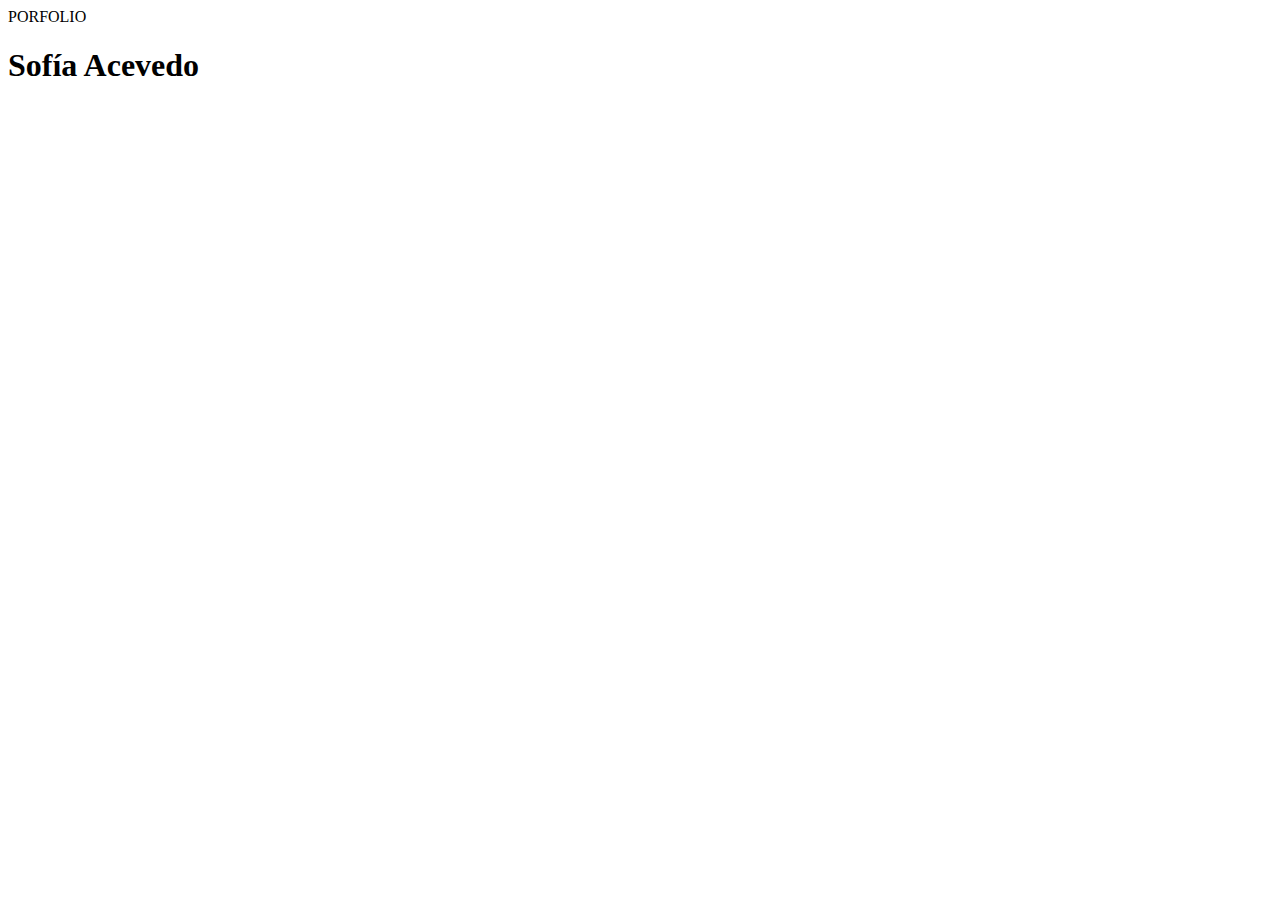
==== index.html @ 7b538cb7 "Create index.html" ====
<!DOCTYPE html>
<html lang="en">
<head>
    <meta charset="UTF-8">
    <meta http-equiv="X-UA-Compatible" content="IE=edge">
    <meta name="viewport" content="width=device-width, initial-scale=1.0">
    <title>Sofia Acevedo Delgado</title>
    <link href="estilo/estilo.css" rel="stylesheet">
    <script scr="script/script.js"></script>
</head>
<body>
    <header>
        <div>
            <span>PORFOLIO</span>
        </div>
        <nav>

        </nav>
        <h1>Sofía Acevedo </h1>
    </header>
    <section id="sobre-mi">

    </section>
    <section id="trabajos">

    </section>
    <footer id="contacto">

    </footer>
</body>
</html>
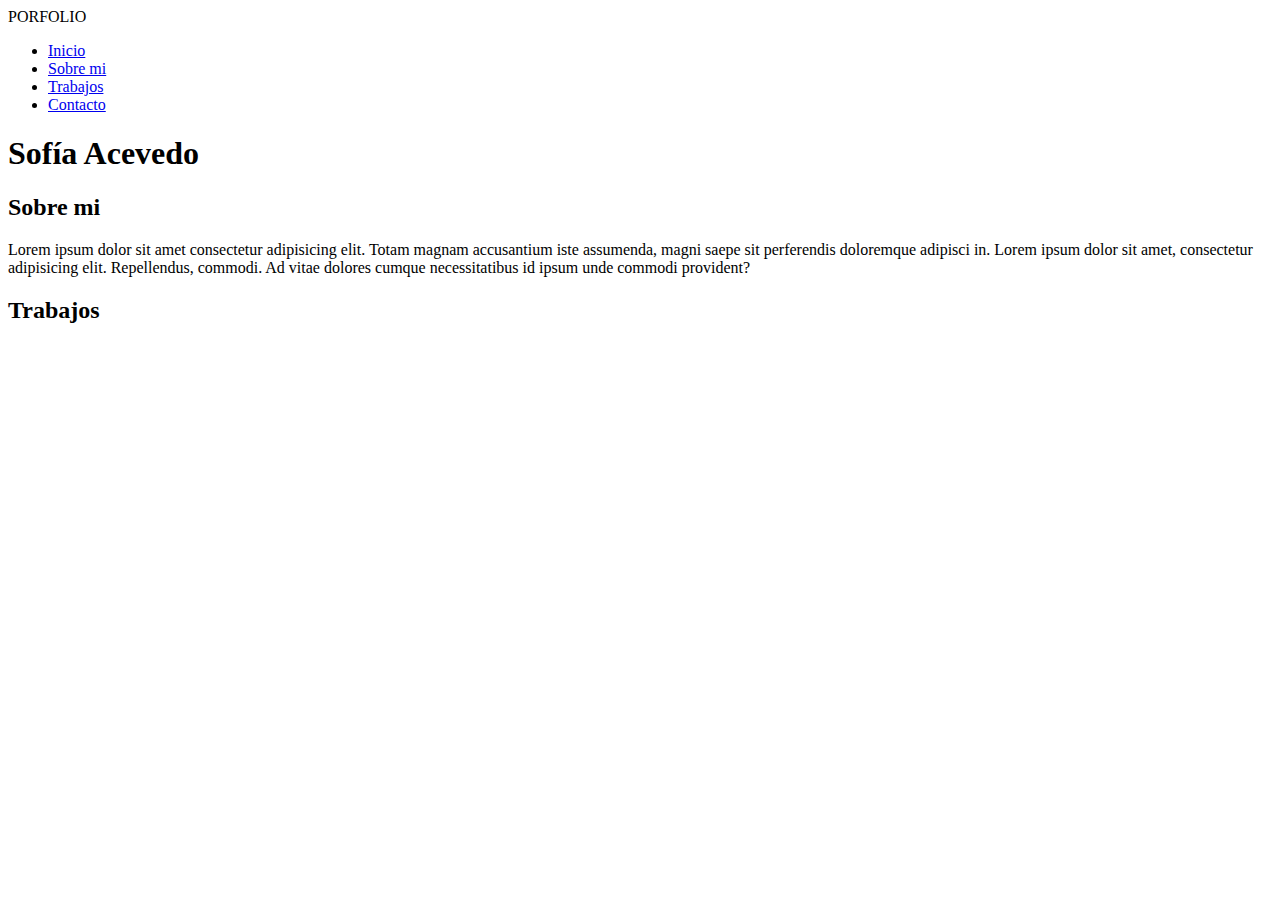
==== commit ef7f2602: "actualizar index.html" ====
--- a/index.html
+++ b/index.html
@@ -1,31 +1,52 @@
-<!DOCTYPE html>
-<html lang="en">
-<head>
-    <meta charset="UTF-8">
-    <meta http-equiv="X-UA-Compatible" content="IE=edge">
-    <meta name="viewport" content="width=device-width, initial-scale=1.0">
-    <title>Sofia Acevedo Delgado</title>
-    <link href="estilo/estilo.css" rel="stylesheet">
-    <script scr="script/script.js"></script>
-</head>
-<body>
-    <header>
-        <div>
-            <span>PORFOLIO</span>
-        </div>
-        <nav>
-
-        </nav>
-        <h1>Sofía Acevedo </h1>
-    </header>
-    <section id="sobre-mi">
-
-    </section>
-    <section id="trabajos">
-
-    </section>
-    <footer id="contacto">
-
-    </footer>
-</body>
-</html>
+<!DOCTYPE html>
+<html lang="es">
+<head>
+    <meta charset="UTF-8">
+    <meta http-equiv="X-UA-Compatible" content="IE=edge">
+    <meta name="viewport" content="width=device-width, initial-scale=1.0">
+    <title>Sofia Acevedo Delgado</title>
+    <link href="estilo/estilo.css" rel="stylesheet">
+    <script scr="script/script.js"></script>
+</head>
+<body>
+    <header id="inicio">
+        <div>
+            <span>PORFOLIO</span>
+        </div>
+        <nav> 
+            <ul>
+                <li><a href="#inicio">Inicio</a></li>
+                <li><a href="#sobre-mi">Sobre mi</a></li>
+                <li><a href="trabajos">Trabajos</a></li>
+                <li><a href="contacto">Contacto</a></li>
+            </ul>
+        </nav>
+        <h1>Sofía Acevedo </h1>
+    </header>
+    <section id="sobre-mi">
+        <h2>
+            Sobre mi
+        </h2>
+        <p> 
+            Lorem ipsum dolor sit amet consectetur adipisicing elit.
+            Totam magnam accusantium iste assumenda,
+            magni saepe sit perferendis doloremque adipisci in.
+            Lorem ipsum dolor sit amet, consectetur adipisicing elit. Repellendus, commodi.
+            Ad vitae dolores cumque necessitatibus id ipsum unde commodi provident?
+        </p>
+    </section>
+    <section id="trabajos">
+<h2>
+    Trabajos
+</h2>
+<div>
+    <img src="#" alt="" id="imagen1">
+    <img src="#" alt="" id="imagen2">
+    <img src="#" alt="" id="imagen3">
+</div>
+    </section>
+    <footer id="contacto">
+
+    </footer>
+</body>
+</html>
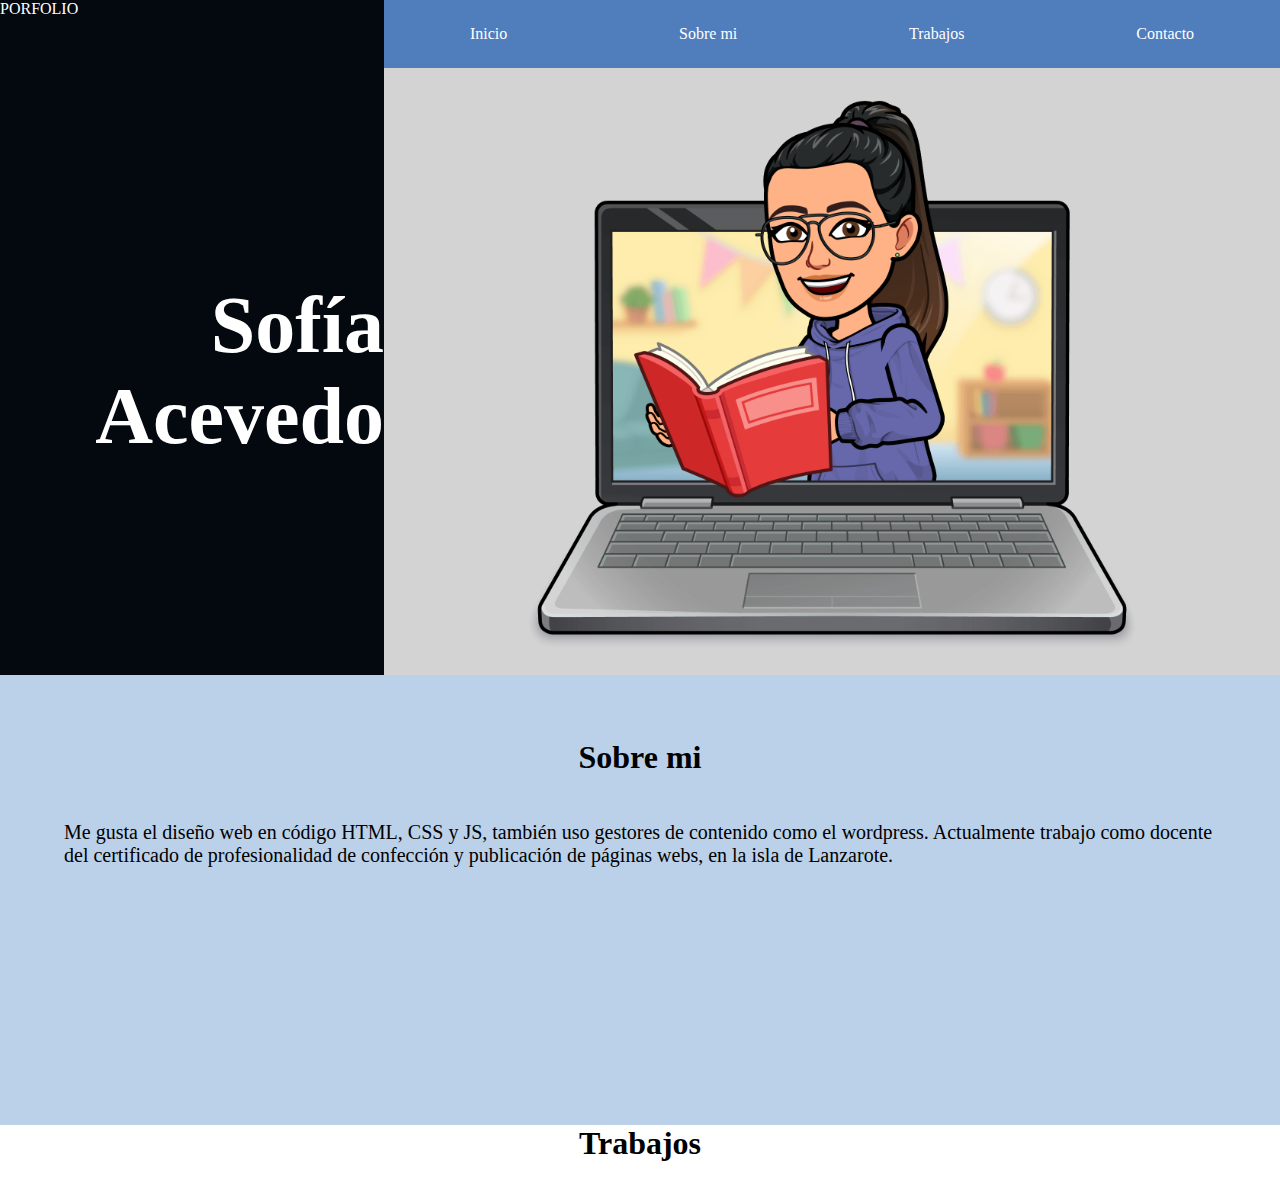
==== commit 8943b7f9: "actualización de html, css e imagenes" ====
--- a/index.html
+++ b/index.html
@@ -14,29 +14,30 @@
             <span>PORFOLIO</span>
         </div>
         <nav> 
-            <ul>
-                <li><a href="#inicio">Inicio</a></li>
-                <li><a href="#sobre-mi">Sobre mi</a></li>
-                <li><a href="trabajos">Trabajos</a></li>
-                <li><a href="contacto">Contacto</a></li>
-            </ul>
+                <a href="#inicio">Inicio</a>
+                <a href="#sobre-mi">Sobre mi</a>
+                <a href="#trabajos">Trabajos</a>
+                <a href="#contacto">Contacto</a>
         </nav>
-        <h1>Sofía Acevedo </h1>
+        <h1>
+            Sofía Acevedo
+        </h1>
+        <div id="avatar_1"></div>
     </header>
     <section id="sobre-mi">
-        <h2>
+        <h2 id="sobremi_titulo">
             Sobre mi
         </h2>
-        <p> 
-            Lorem ipsum dolor sit amet consectetur adipisicing elit.
-            Totam magnam accusantium iste assumenda,
-            magni saepe sit perferendis doloremque adipisci in.
-            Lorem ipsum dolor sit amet, consectetur adipisicing elit. Repellendus, commodi.
-            Ad vitae dolores cumque necessitatibus id ipsum unde commodi provident?
+        <p id="sobremi-parrafo"> 
+            Me gusta el diseño web en código HTML, CSS y JS, también uso 
+            gestores de contenido como el wordpress. 
+            Actualmente trabajo como docente del certificado de profesionalidad de
+            confección y publicación de páginas webs, en la isla de Lanzarote. 
         </p>
+        
     </section>
     <section id="trabajos">
-<h2>
+<h2 id="trabajos_titulo">
     Trabajos
 </h2>
 <div>
@@ -49,4 +50,4 @@
 
     </footer>
 </body>
-</html>
+</html>--- a/estilo/estilo.css
+++ b/estilo/estilo.css
@@ -0,0 +1,81 @@
+/* declaración de variables y estilos generales */
+:root{
+    --negro: #04080F;
+    --azul-oscuro: #507dbc;
+    --azul-medio: #a1c6ea;
+    --azul-claro: #bbd1ea;
+    --blanco: #fff;
+}
+
+*{
+    margin: 0%;
+    padding: 0%;
+    box-sizing: border-box;
+}
+/*estilo comun a todos los titulos de las secciones*/
+h2{
+    text-align: center;
+    font-size: 2em;
+}
+
+/* estilo de la cabecera  */
+header{
+    background-color: var(--negro);
+    height: 75vh;
+/* definir el layout de la cabecera */
+    display: grid;
+    grid-template-columns: 30% 1fr;
+    grid-template-rows: 10% 1fr;
+    grid-template-areas:"logo menu "
+                        "nombre imagen ";
+}
+header div span{
+    grid-area: logo;
+    color: var(--blanco);
+}
+header nav{
+    grid-area: menu;
+    background-color: var(--azul-oscuro);
+    display: flex;
+    justify-content: space-around;
+    align-items: center;
+}
+
+a{
+    text-decoration: none;
+    color:#fff;
+   
+}
+#avatar_1{
+    grid-area: imagen;
+    background-image:url(../imagenes/laptop\ reading.png);
+background-size: contain;
+background-repeat: no-repeat;
+background-position: center;
+background-color: lightgrey; 
+}
+header h1{
+    color: var(--blanco);
+    display: flex;
+    align-items: center;
+    justify-content: end;
+    grid-area: nombre;
+    margin-left: 2vw;
+    font-size:5rem ;
+    text-align: end;
+}
+
+/* estilo de la sección sobre mi  */
+#sobre-mi{
+    background-color: var(--azul-claro);
+height: 50vh;
+padding: 5vw;
+}
+#sobremi_titulo{
+    
+}
+#sobremi-parrafo{
+    margin-top: 5vh;
+    font-size: 1.25em;
+}
+
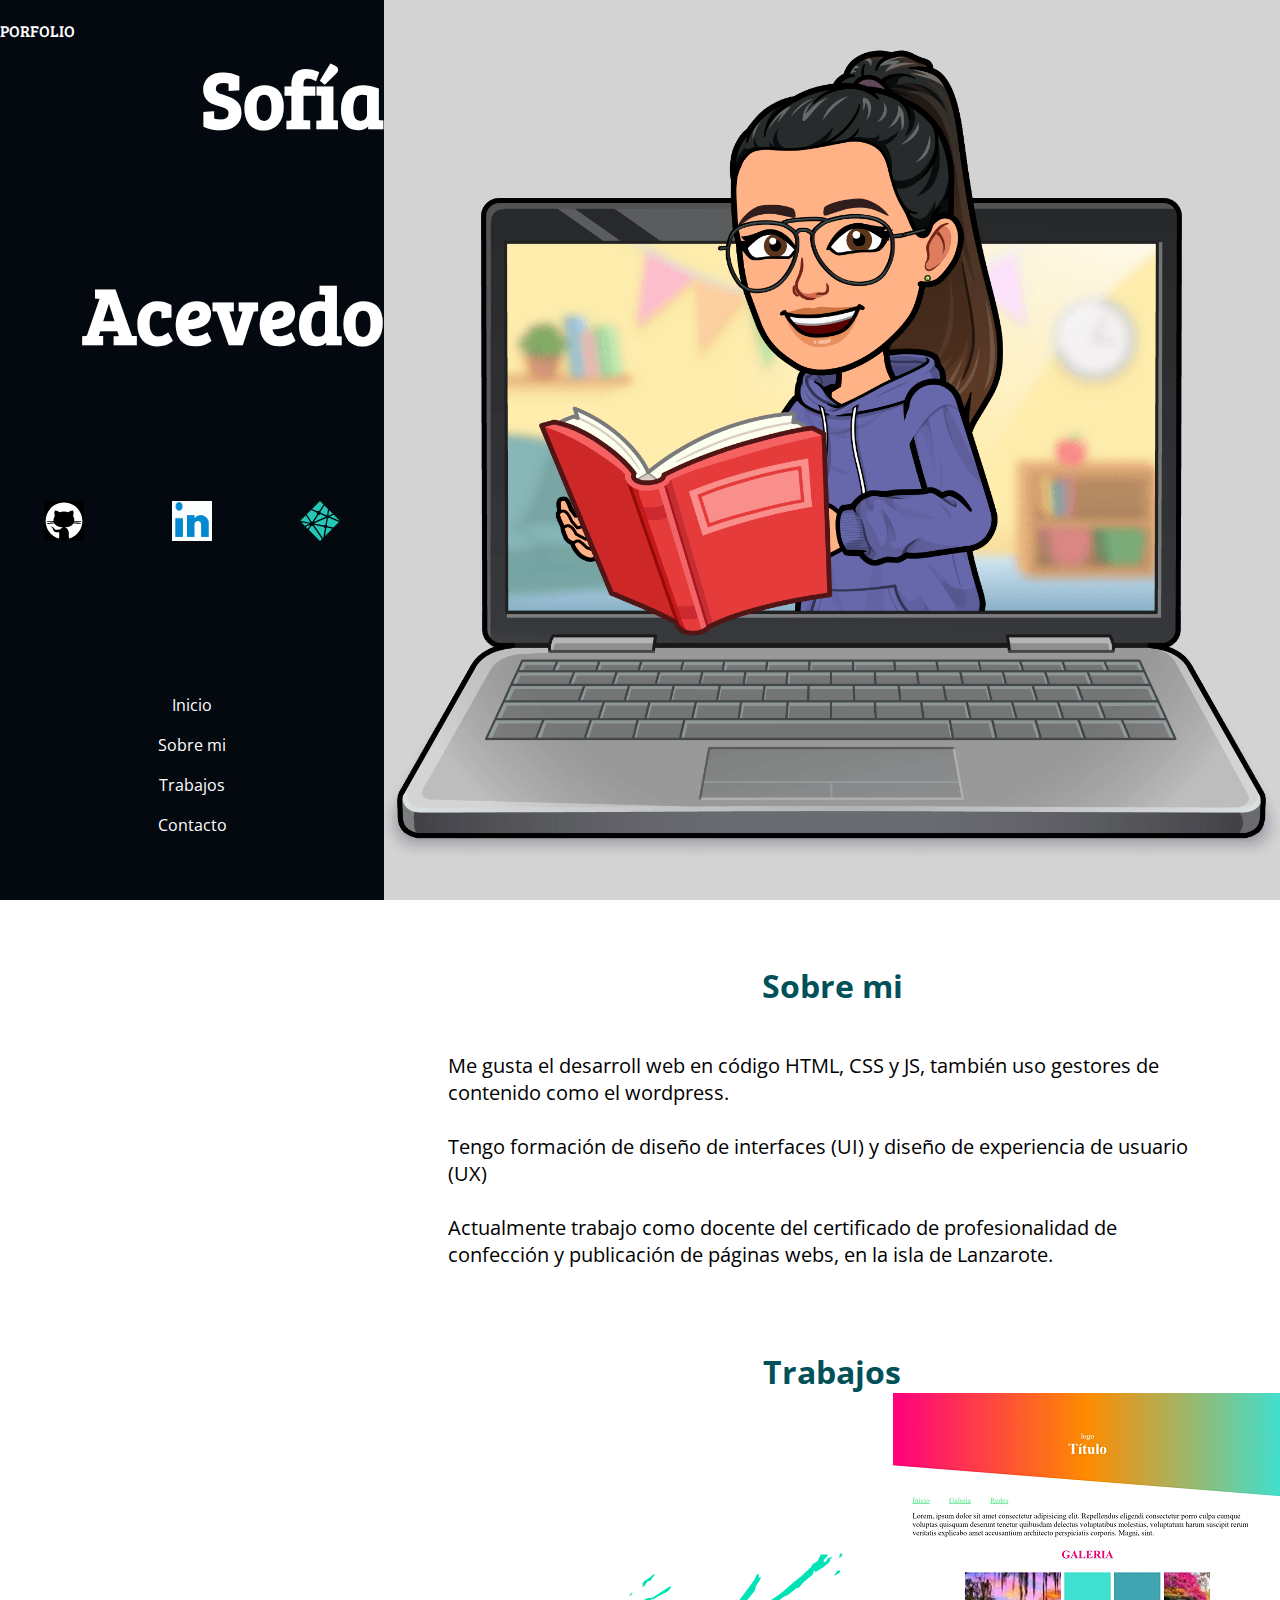
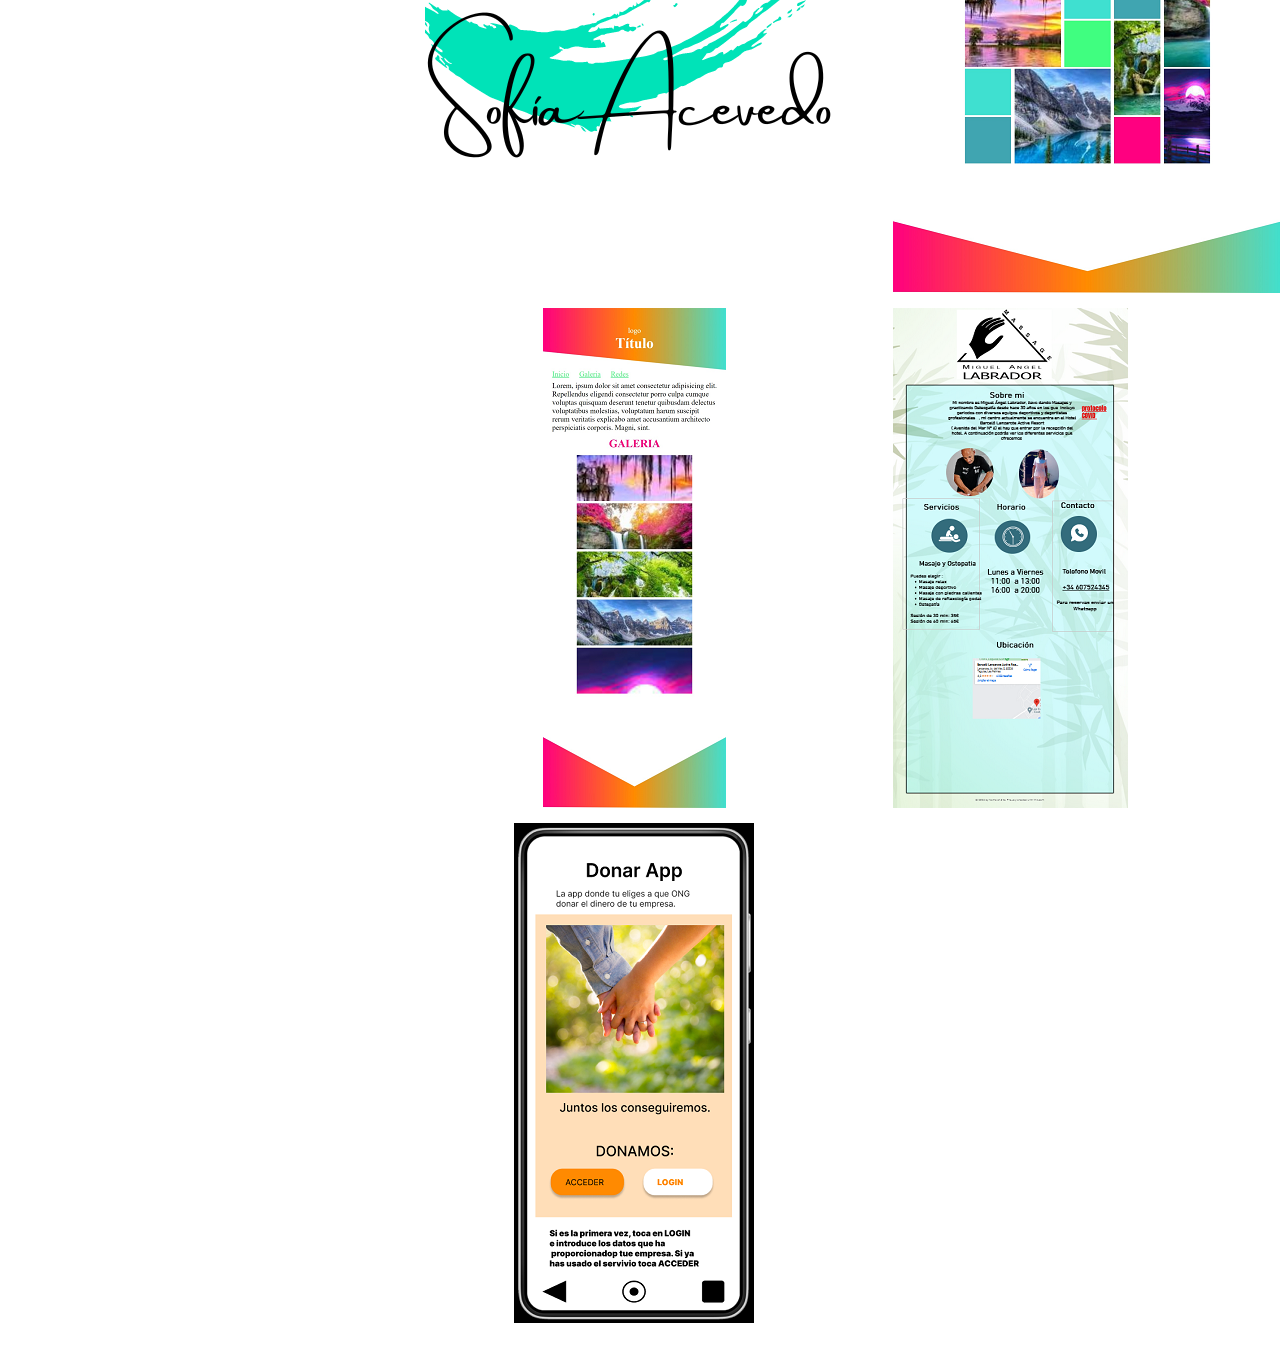
==== commit 3afe87c4: "nueva version" ====
--- a/index.html
+++ b/index.html
@@ -7,21 +7,46 @@
     <title>Sofia Acevedo Delgado</title>
     <link href="estilo/estilo.css" rel="stylesheet">
     <script scr="script/script.js"></script>
+    <link rel="preconnect" href="https://fonts.googleapis.com">
+<link rel="preconnect" href="https://fonts.gstatic.com" crossorigin>
+<link href="https://fonts.googleapis.com/css2?family=Bree+Serif&family=Open+Sans&display=swap" rel="stylesheet">
 </head>
 <body>
     <header id="inicio">
-        <div>
-            <span>PORFOLIO</span>
-        </div>
-        <nav> 
+        <div class="sidenav">
+            <span> PORFOLIO </span>
+            
+            <h1>
+                <span class="letra_azul">S</span>
+                <span class="letra_malva">o</span>
+                <span class="letra_azul">f</span>
+                <span class="letra_malva">í</span>
+                <span class="letra_azul">a</span>
+                <br>
+                <br>
+                </h1>
+                <h1>
+                <span class="letra_malva">A</span>
+                <span class="letra_azul">c</span>
+                <span class="letra_malva">e</span>
+                <span class="letra_azul">v</span>
+                <span class="letra_malva">e</span>
+                <span class="letra_azul">d</span>
+                <span class="letra_malva">o</span> 
+                <br>
+            </h1>
+            <div class="contenedor_rrss">
+                <img src="imagenes/iconos/github.svg" alt="icono de github, con enlace al perfil de github" class="rrss">
+                <img src="imagenes/iconos/linkedin.gif" alt="icono animado de linkedin, con enlace al perfil" class="rrss">
+                <img src="imagenes/iconos/netlify.svg" alt="icono de netlify, con enlace al perfil" class="rrss">
+            </div>
+            <nav> 
                 <a href="#inicio">Inicio</a>
                 <a href="#sobre-mi">Sobre mi</a>
                 <a href="#trabajos">Trabajos</a>
                 <a href="#contacto">Contacto</a>
-        </nav>
-        <h1>
-            Sofía Acevedo
-        </h1>
+            </nav>
+        </div>
         <div id="avatar_1"></div>
     </header>
     <section id="sobre-mi">
@@ -29,10 +54,12 @@
             Sobre mi
         </h2>
         <p id="sobremi-parrafo"> 
-            Me gusta el diseño web en código HTML, CSS y JS, también uso 
-            gestores de contenido como el wordpress. 
+            Me gusta el desarroll web en código HTML, CSS y JS, también uso 
+            gestores de contenido como el wordpress. <br> <br>
+            Tengo formación de diseño de interfaces (UI) y diseño de experiencia de usuario (UX)<br><br>
             Actualmente trabajo como docente del certificado de profesionalidad de
-            confección y publicación de páginas webs, en la isla de Lanzarote. 
+            confección y publicación de páginas webs, en la isla de Lanzarote. <br>
+            <!-- En la actualidad estoy haciendo curso para actualizarme en Diseño UI y diseño UX, -->
         </p>
         
     </section>
@@ -40,14 +67,14 @@
 <h2 id="trabajos_titulo">
     Trabajos
 </h2>
-<div>
-    <img src="#" alt="" id="imagen1">
-    <img src="#" alt="" id="imagen2">
-    <img src="#" alt="" id="imagen3">
-</div>
+<div id="galeria_container">
+    <img src="imagenes/Logo.png" alt="" id="imagen1">
+    <!-- <img src="imagenes/Logo.png" alt="" id="imagen2"> -->
+    <img src="imagenes/capturasWeb/mini_galeria1_desktop.png" alt="" id="imagen2">
+    <img src="imagenes/capturasWeb/mini_galeria1_movil.png" alt="" id="imagen3">
+    <img src="imagenes/capturasWeb/mini_webMiguelAngel.png" alt="" id="imagen4">
+    <img src="imagenes/capturasWeb/donarApp.png" alt="" id="imagen5">
+    <!-- <img src="" alt="" id="imagen7"> -->
     </section>
-    <footer id="contacto">
-
-    </footer>
 </body>
 </html>--- a/estilo/estilo.css
+++ b/estilo/estilo.css
@@ -5,12 +5,14 @@
     --azul-medio: #a1c6ea;
     --azul-claro: #bbd1ea;
     --blanco: #fff;
+    --oscuro: #025159; 
 }
 
 *{
     margin: 0%;
     padding: 0%;
     box-sizing: border-box;
+    font-family: 'Open Sans', sans-serif;
 }
 /*estilo comun a todos los titulos de las secciones*/
 h2{
@@ -21,30 +23,52 @@
 /* estilo de la cabecera  */
 header{
     background-color: var(--negro);
-    height: 75vh;
+    height: 100vh;
+    z-index: -1;
 /* definir el layout de la cabecera */
     display: grid;
     grid-template-columns: 30% 1fr;
     grid-template-rows: 10% 1fr;
-    grid-template-areas:"logo menu "
-                        "nombre imagen ";
+    grid-template-areas:"nombre imagen "
+                        "menu imagen";
+}
+/* header div{
+    position:fixed;
+width: 30%;
+z-index: 1;
+top: 0; */
+.sidenav {
+    height: 100%; /* Full-height: remove this if you want "auto" height*/ 
+width: 30%;/* Set the width of the sidebar */ 
+    position: fixed; /* Fixed Sidebar (stay in place on scroll) */ 
+    z-index: 1; /* Stay on top */ 
+    top: 0; /* Stay at the top */ 
+    left: 0;
+    background-color: var(--negro);
+    overflow-x: hidden; /* Disable horizontal scroll */ 
+    padding-top: 20px;
+  
 }
 header div span{
     grid-area: logo;
     color: var(--blanco);
+    font-family: 'Bree Serif', serif;
 }
 header nav{
     grid-area: menu;
+    display: flex;
+    flex-direction: column;
+    align-items:center;
+    margin-top: 15vh;
+}
+a:hover{
     background-color: var(--azul-oscuro);
-    display: flex;
-    justify-content: space-around;
-    align-items: center;
 }
 
 a{
     text-decoration: none;
     color:#fff;
-   
+   padding-top: 2vh;
 }
 #avatar_1{
     grid-area: imagen;
@@ -52,30 +76,105 @@
 background-size: contain;
 background-repeat: no-repeat;
 background-position: center;
-background-color: lightgrey; 
+background-color: #d3d3d3;
+
 }
 header h1{
     color: var(--blanco);
     display: flex;
-    align-items: center;
+    align-items: flex-start;
     justify-content: end;
     grid-area: nombre;
     margin-left: 2vw;
     font-size:5rem ;
     text-align: end;
+    font-family: 'Bree Serif', serif;
 }
-
+.letra_azul:hover{
+    color:var(--oscuro);
+    font-size: 1.2em;
+}
+.letra_malva:hover{
+    color:purple;
+    font-size: 1.2em;
+}
+.contenedor_rrss{
+    display: flex;
+    justify-content: space-around;
+    margin-top: 15vh;
+}
+.rrss{
+    max-width: 40px;
+}
 /* estilo de la sección sobre mi  */
 #sobre-mi{
-    background-color: var(--azul-claro);
+    background-color: var(--blanco);
 height: 50vh;
 padding: 5vw;
+margin-left: 30%;
 }
 #sobremi_titulo{
-    
+ color:var(--oscuro)   
+}
+#sobremi_titulo:hover{
+text-shadow:5px 5px lightgrey;
+text-decoration: underline lightgrey;
 }
 #sobremi-parrafo{
     margin-top: 5vh;
     font-size: 1.25em;
 }
 
+/* estilo de la sección trabajos*/
+#trabajos{
+    margin-bottom: 5%;
+    margin-left: 30%;
+}
+#trabajos_titulo{
+    color:var(--oscuro)   
+   }
+   #trabajos_titulo:hover{
+    text-shadow:5px 5px lightgrey;
+    text-decoration: underline lightgrey;
+    }
+#galeria_container{
+    display: grid;
+    grid-template-columns: auto auto;
+  gap: 1%;
+    grid-template-areas: "foto1 foto2"
+                         "foto3 foto4" 
+                         "foto5 foto6";
+}
+#imagen1{
+    grid-area: foto1;
+}
+#imagen2{
+    grid-area: foto2;
+}
+#imagen3{
+    grid-area: foto3;
+    margin-left: auto;
+    margin-right: auto;
+}
+#imagen4{
+    grid-area: foto4;
+   }
+#imagen5{
+    grid-area: foto5;
+    margin-left: auto;
+    margin-right: auto;
+    }
+#imagen6{
+    grid-area: foto6;  
+    margin-left: auto;
+    margin-right: auto;    
+}
+
+/* estilo de la seccion de contacto*/
+/* #contacto_titulo{
+    color:var(--oscuro)   
+}
+#contacto_titulo:hover{
+    text-shadow:5px 5px lightgrey;
+    text-decoration: underline lightgrey;
+    } */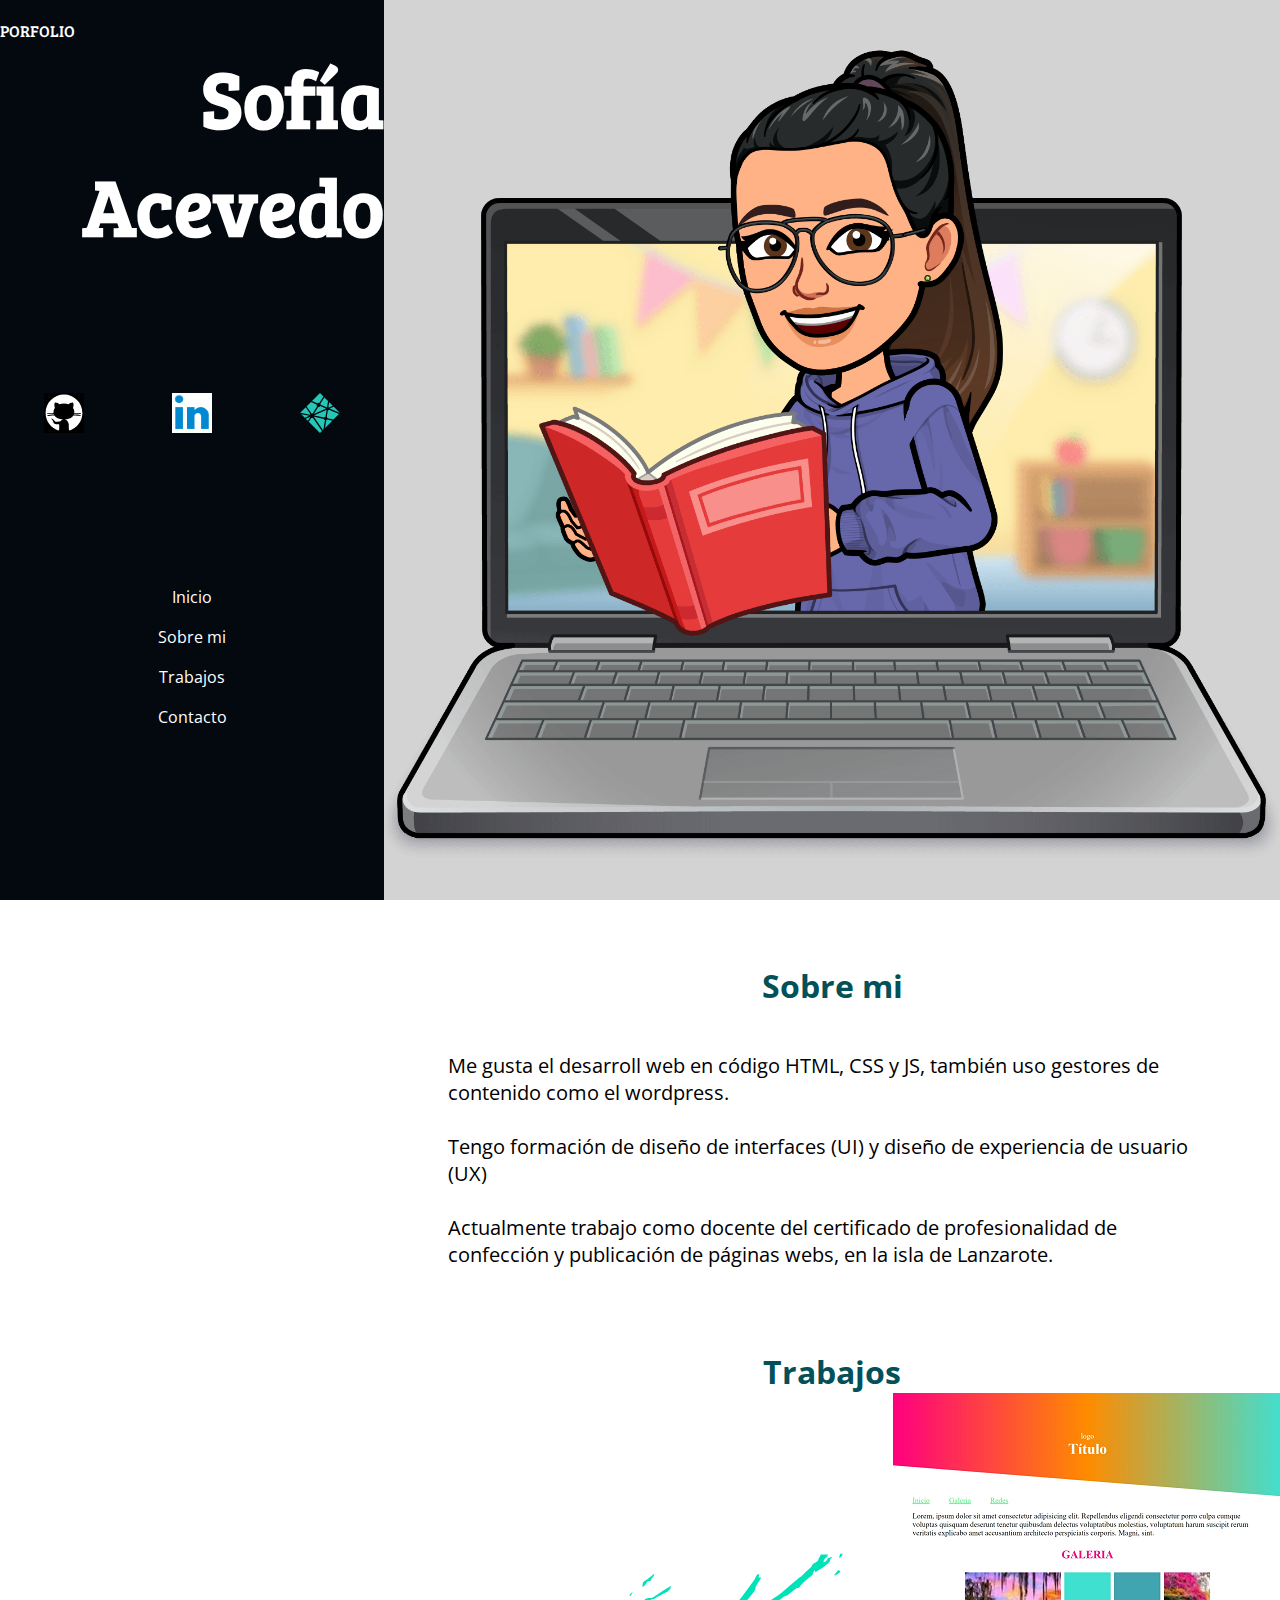
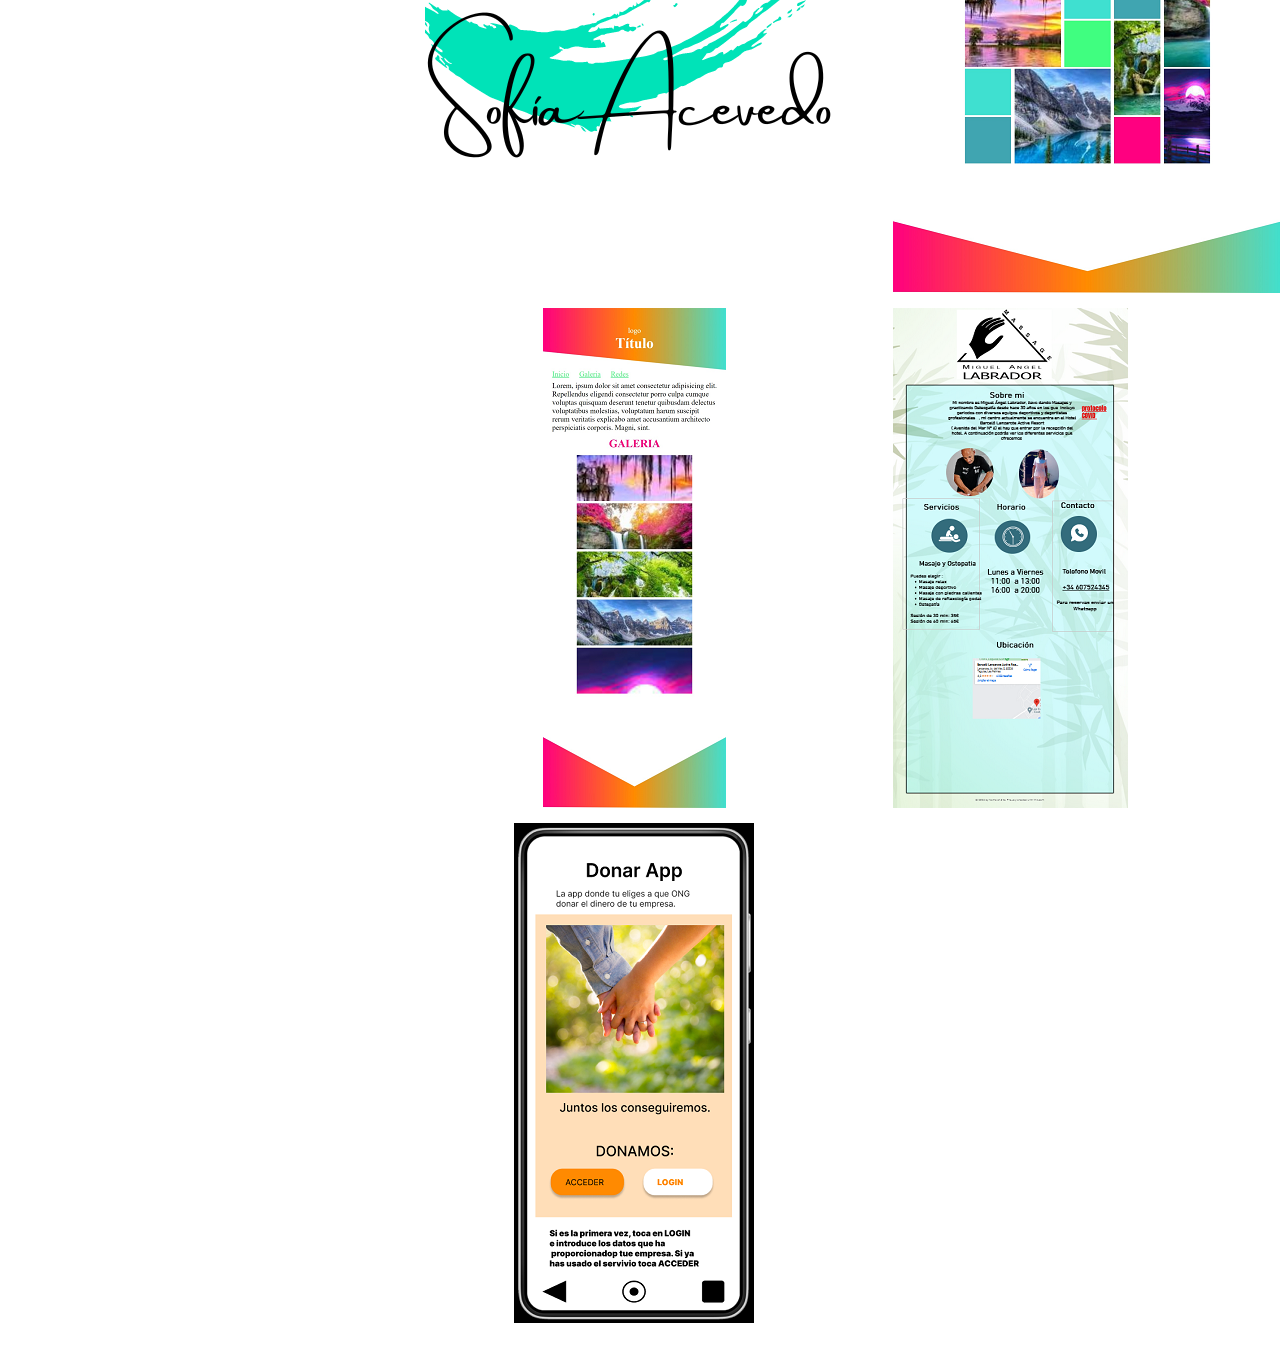
==== commit 871b3c69: "actulizacion de index" ====
--- a/index.html
+++ b/index.html
@@ -22,8 +22,6 @@
                 <span class="letra_azul">f</span>
                 <span class="letra_malva">í</span>
                 <span class="letra_azul">a</span>
-                <br>
-                <br>
                 </h1>
                 <h1>
                 <span class="letra_malva">A</span>
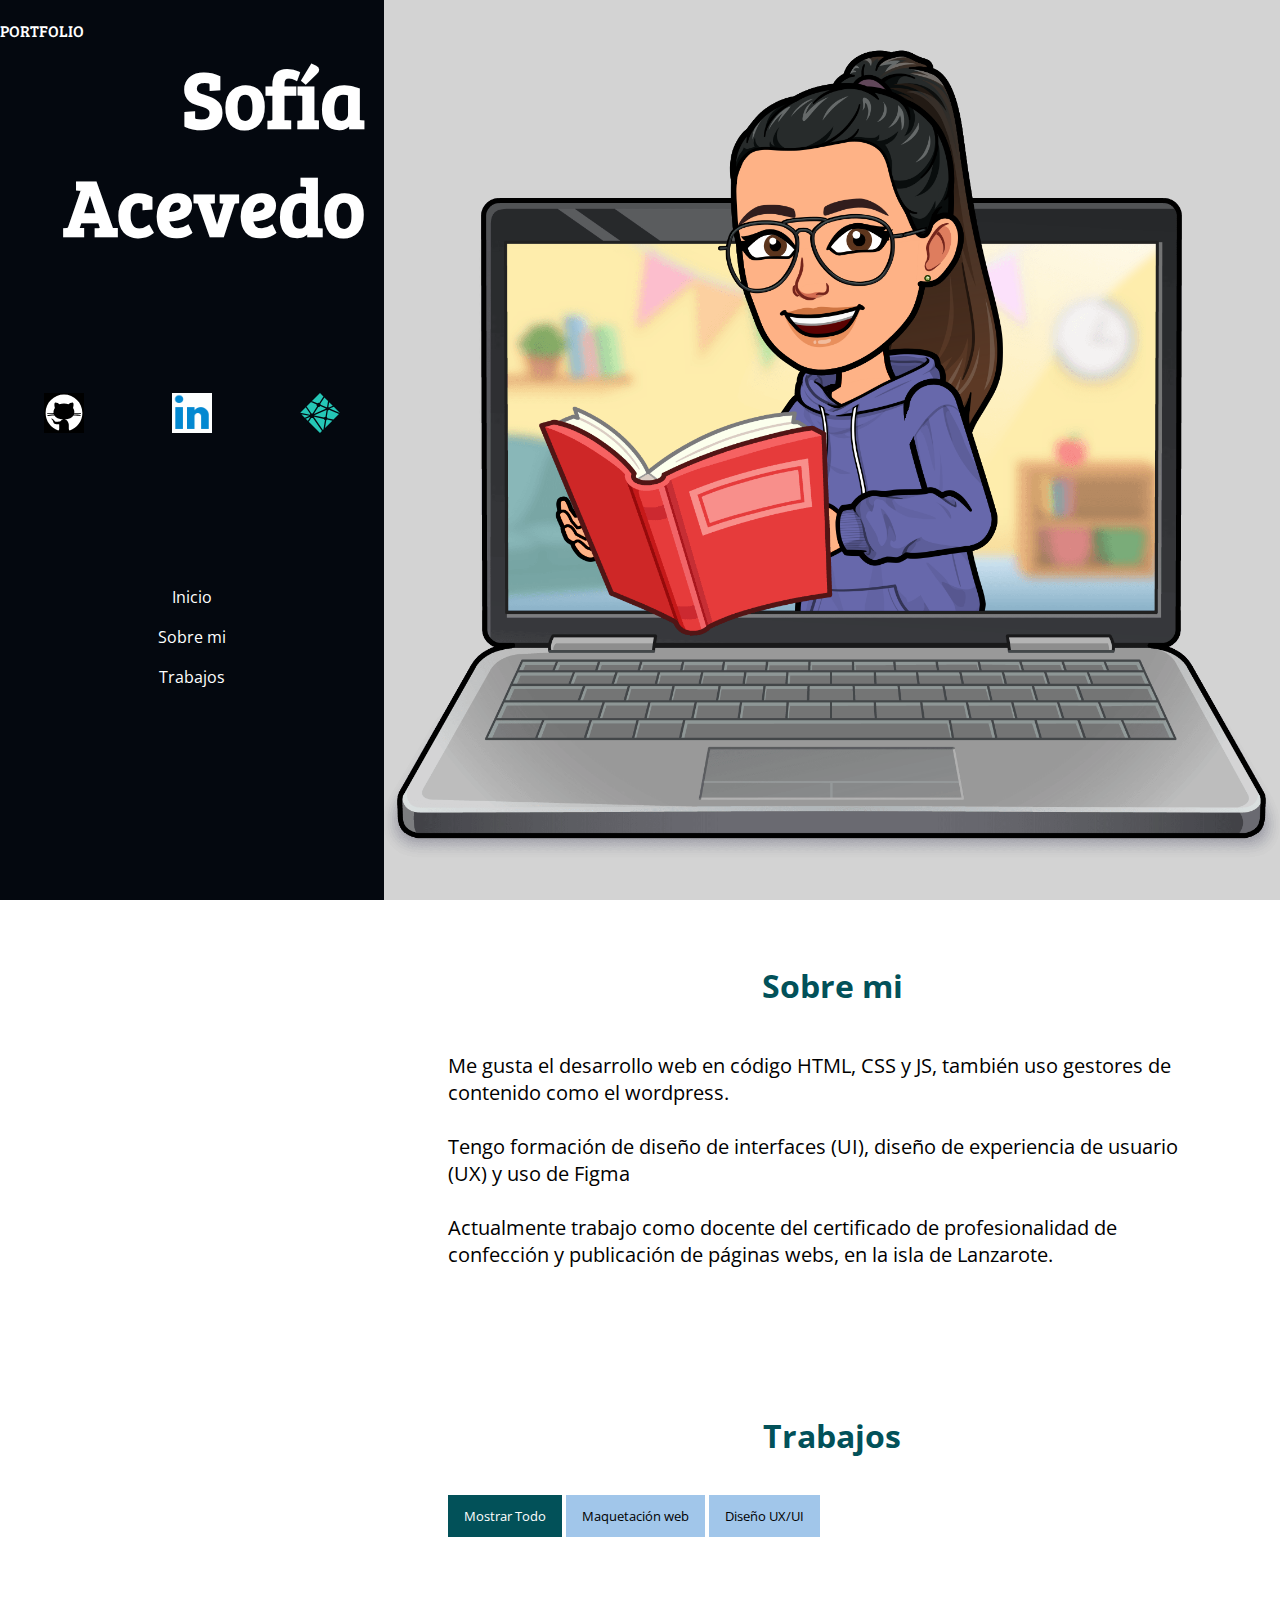
==== commit 2867dd61: "corrección de errores y añadir menú de filtro" ====
--- a/index.html
+++ b/index.html
@@ -5,8 +5,9 @@
     <meta http-equiv="X-UA-Compatible" content="IE=edge">
     <meta name="viewport" content="width=device-width, initial-scale=1.0">
     <title>Sofia Acevedo Delgado</title>
+    <link rel="icon" href="imagenes/iconos/favicon.png">
     <link href="estilo/estilo.css" rel="stylesheet">
-    <script scr="script/script.js"></script>
+    <script src="script/script.js"></script>
     <link rel="preconnect" href="https://fonts.googleapis.com">
 <link rel="preconnect" href="https://fonts.gstatic.com" crossorigin>
 <link href="https://fonts.googleapis.com/css2?family=Bree+Serif&family=Open+Sans&display=swap" rel="stylesheet">
@@ -14,7 +15,7 @@
 <body>
     <header id="inicio">
         <div class="sidenav">
-            <span> PORFOLIO </span>
+            <span> PORTFOLIO </span>
             
             <h1>
                 <span class="letra_azul">S</span>
@@ -39,25 +40,24 @@
                 <img src="imagenes/iconos/netlify.svg" alt="icono de netlify, con enlace al perfil" class="rrss">
             </div>
             <nav> 
-                <a href="#inicio">Inicio</a>
+                <a href="#inicio"> Inicio </a>
                 <a href="#sobre-mi">Sobre mi</a>
                 <a href="#trabajos">Trabajos</a>
-                <a href="#contacto">Contacto</a>
             </nav>
         </div>
-        <div id="avatar_1"></div>
+        <div id="avatar_1"> <!--<img src="imagenes/iconos/abajo.gif" alt="icono de flechas invitano a hacer scroll" id="scroll">--> </div>
     </header>
     <section id="sobre-mi">
         <h2 id="sobremi_titulo">
             Sobre mi
         </h2>
         <p id="sobremi-parrafo"> 
-            Me gusta el desarroll web en código HTML, CSS y JS, también uso 
+            Me gusta el desarrollo web en código HTML, CSS y JS, también uso 
             gestores de contenido como el wordpress. <br> <br>
-            Tengo formación de diseño de interfaces (UI) y diseño de experiencia de usuario (UX)<br><br>
+            Tengo formación de diseño de interfaces (UI), diseño de experiencia de usuario (UX) y uso de Figma<br><br>
             Actualmente trabajo como docente del certificado de profesionalidad de
-            confección y publicación de páginas webs, en la isla de Lanzarote. <br>
-            <!-- En la actualidad estoy haciendo curso para actualizarme en Diseño UI y diseño UX, -->
+            confección y publicación de páginas webs, en la isla de Lanzarote. <br><br>
+            
         </p>
         
     </section>
@@ -65,14 +65,43 @@
 <h2 id="trabajos_titulo">
     Trabajos
 </h2>
-<div id="galeria_container">
-    <img src="imagenes/Logo.png" alt="" id="imagen1">
-    <!-- <img src="imagenes/Logo.png" alt="" id="imagen2"> -->
-    <img src="imagenes/capturasWeb/mini_galeria1_desktop.png" alt="" id="imagen2">
-    <img src="imagenes/capturasWeb/mini_galeria1_movil.png" alt="" id="imagen3">
-    <img src="imagenes/capturasWeb/mini_webMiguelAngel.png" alt="" id="imagen4">
-    <img src="imagenes/capturasWeb/donarApp.png" alt="" id="imagen5">
-    <!-- <img src="" alt="" id="imagen7"> -->
+<!-- menu para filtrar los elementos segun web o diseño ui/ux -->
+<div id="myBtnContainer">
+    <button class="btn active" onclick="filterSelection('all')"> Mostrar Todo</button>
+    <button class="btn" onclick="filterSelection('web')"> Maquetación web</button>
+    <button class="btn" onclick="filterSelection('desing')"> Diseño UX/UI</button>
+    <!-- <button class="btn" onclick="filterSelection('sketch')">Sketch Up </button> -->
+</div>
+<!-- <div class="container">
+    <div class="filterDiv web">BMW</div>
+    <div class="filterDiv web ">Orange</div>
+    <div class="filterDiv web">Volvo</div>
+    <div class="filterDiv desing">Red</div>
+    <div class="filterDiv web ">Mustang</div>
+    <div class="filterDiv desing">Blue</div>
+    <div class="filterDiv web">Cat</div>
+    <div class="filterDiv desing">Dog</div>
+   </div> -->
+<div class="container" id="galeria_container" >
+    <div class="filterDiv desing">
+         <img src="imagenes/Logo.png" alt="" id="imagen1">
+    </div>
+    <div class="filterDiv web"> 
+        <img src="imagenes/capturasWeb/mini_galeria1_desktop.png" alt="" id="imagen2"class="filterDiv web">
+    </div>
+    <div class="filterDiv web"> 
+        <img src="imagenes/capturasWeb/mini_galeria1_movil.png" alt="" id="imagen3"class="filterDiv web">
+    </div>
+    <div class="filterDiv web"> 
+        <img src="imagenes/capturasWeb/mini_webMiguelAngel.png" alt="" id="imagen4"class="filterDiv web">
+    </div>
+    <div class="filterDiv desing"> 
+        <img src="imagenes/capturasWeb/donarApp.png" alt="" id="imagen5"class="filterDiv desing">
+    </div>
+    <div class="filterDiv desing"> 
+        <img src="imagenes/capturasWeb/sorteo.png" alt="" id="imagen6" class="filterDiv desing">
+    </div>
+</div>
     </section>
 </body>
 </html>--- a/estilo/estilo.css
+++ b/estilo/estilo.css
@@ -14,6 +14,42 @@
     box-sizing: border-box;
     font-family: 'Open Sans', sans-serif;
 }
+/*codigo copiado de howtow3c y adaptado al diseño filtro de elementos*/
+.container {
+    overflow: hidden;
+  }
+  
+  .filterDiv {
+    display: none; /* Hidden by default */
+  }
+  
+  /* The "show" class is added to the filtered elements */
+  .show {
+    display: block;
+  }
+  
+  /* Estilo de botones */
+  .btn {
+    border: none;
+    outline: none;
+    padding: 12px 16px;
+    background-color: var(--azul-medio);
+    cursor: pointer;
+  }
+  
+  /* Cambia el color del fondo cuando  mouse-over */
+  .btn:hover {
+    background-color: var(--azul-oscuro);
+  }
+  
+  /* cambia el color a oscuro cuando esta activa */
+  .btn.active {
+    background-color: var(--oscuro);
+    color: white;
+  }
+  /* fin del código de howtow3c filtro de elementos*/
+
+
 /*estilo comun a todos los titulos de las secciones*/
 h2{
     text-align: center;
@@ -32,11 +68,8 @@
     grid-template-areas:"nombre imagen "
                         "menu imagen";
 }
-/* header div{
-    position:fixed;
-width: 30%;
-z-index: 1;
-top: 0; */
+
+/* codigo para la barra fija*/
 .sidenav {
     height: 100%; /* Full-height: remove this if you want "auto" height*/ 
 width: 30%;/* Set the width of the sidebar */ 
@@ -49,6 +82,9 @@
     padding-top: 20px;
   
 }
+/*fin del código de la barra fija*/
+
+/*resto de estilo para los elementos que estan en la barra fija*/
 header div span{
     grid-area: logo;
     color: var(--blanco);
@@ -63,6 +99,9 @@
 }
 a:hover{
     background-color: var(--azul-oscuro);
+    padding-left:100px;
+    padding-right: 100px;
+
 }
 
 a{
@@ -86,6 +125,7 @@
     justify-content: end;
     grid-area: nombre;
     margin-left: 2vw;
+    padding-right:5% ;
     font-size:5rem ;
     text-align: end;
     font-family: 'Bree Serif', serif;
@@ -105,6 +145,11 @@
 }
 .rrss{
     max-width: 40px;
+}
+#scroll{
+    position:absolute;
+    bottom: 0;
+    left: 45%;
 }
 /* estilo de la sección sobre mi  */
 #sobre-mi{
@@ -127,13 +172,14 @@
 
 /* estilo de la sección trabajos*/
 #trabajos{
-    margin-bottom: 5%;
+    padding: 5vw;
     margin-left: 30%;
 }
 #trabajos_titulo{
-    color:var(--oscuro)   
+    color:var(--oscuro);
+    margin-bottom: 5%;   
    }
-   #trabajos_titulo:hover{
+#trabajos_titulo:hover{
     text-shadow:5px 5px lightgrey;
     text-decoration: underline lightgrey;
     }
@@ -150,6 +196,8 @@
 }
 #imagen2{
     grid-area: foto2;
+    margin-left: auto;
+    margin-right: auto;
 }
 #imagen3{
     grid-area: foto3;
@@ -158,6 +206,8 @@
 }
 #imagen4{
     grid-area: foto4;
+    margin-left: auto;
+    margin-right: auto;
    }
 #imagen5{
     grid-area: foto5;
@@ -169,12 +219,3 @@
     margin-left: auto;
     margin-right: auto;    
 }
-
-/* estilo de la seccion de contacto*/
-/* #contacto_titulo{
-    color:var(--oscuro)   
-}
-#contacto_titulo:hover{
-    text-shadow:5px 5px lightgrey;
-    text-decoration: underline lightgrey;
-    } */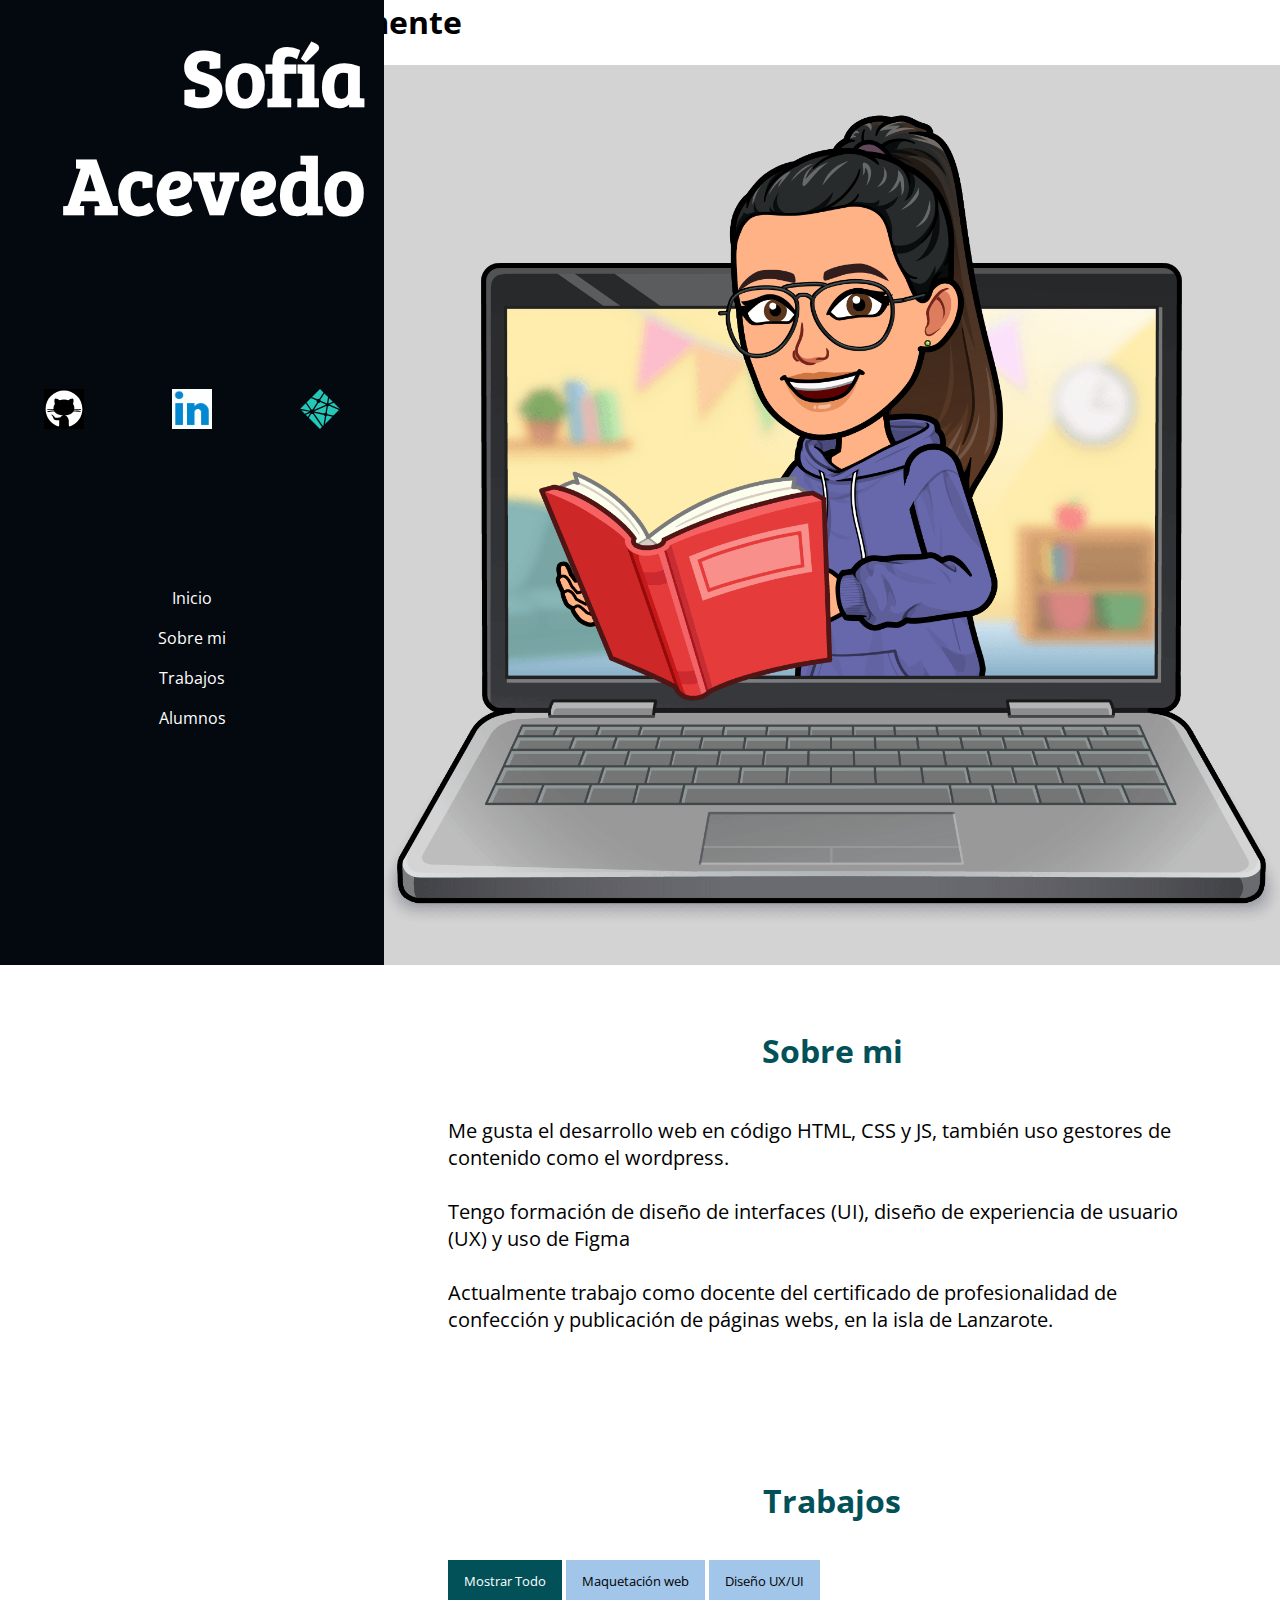
==== commit 919c7069: "Add files via upload" ====
--- a/index.html
+++ b/index.html
@@ -13,18 +13,26 @@
 <link href="https://fonts.googleapis.com/css2?family=Bree+Serif&family=Open+Sans&display=swap" rel="stylesheet">
 </head>
 <body>
+    <div id="movil">
+        <h1 class="movil">
+            versión movil proximamente
+        </h1>
+    </div>
+    <div id="movil_footer">
+        <a href="html/alumnos.html">alumnos</a>
+    </div>
     <header id="inicio">
         <div class="sidenav">
-            <span> PORTFOLIO </span>
+            <!-- <span> PORTFOLIO </span> -->
             
-            <h1>
+            <h1 id="h1_nombre">
                 <span class="letra_azul">S</span>
                 <span class="letra_malva">o</span>
                 <span class="letra_azul">f</span>
                 <span class="letra_malva">í</span>
                 <span class="letra_azul">a</span>
-                </h1>
-                <h1>
+            </h1>
+            <h1 id="h1_apellido">
                 <span class="letra_malva">A</span>
                 <span class="letra_azul">c</span>
                 <span class="letra_malva">e</span>
@@ -35,17 +43,24 @@
                 <br>
             </h1>
             <div class="contenedor_rrss">
-                <img src="imagenes/iconos/github.svg" alt="icono de github, con enlace al perfil de github" class="rrss">
-                <img src="imagenes/iconos/linkedin.gif" alt="icono animado de linkedin, con enlace al perfil" class="rrss">
+                <a href="https://github.com/SofyFrontend?tab=repositories">
+                    <img src="imagenes/iconos/github.svg" alt="icono de github, con enlace al perfil de github" class="rrss">
+                </a>
+                <a href="https://www.linkedin.com/in/sofia-acevedo/">
+                    <img src="imagenes/iconos/linkedin.gif" alt="icono animado de linkedin, con enlace al perfil" class="rrss">
+                </a>
+                <a>
                 <img src="imagenes/iconos/netlify.svg" alt="icono de netlify, con enlace al perfil" class="rrss">
+                </a>
             </div>
             <nav> 
                 <a href="#inicio"> Inicio </a>
                 <a href="#sobre-mi">Sobre mi</a>
                 <a href="#trabajos">Trabajos</a>
+                <a href="html/alumnos.html">Alumnos</a>
             </nav>
         </div>
-        <div id="avatar_1"> <!--<img src="imagenes/iconos/abajo.gif" alt="icono de flechas invitano a hacer scroll" id="scroll">--> </div>
+        <div id="avatar_1">  </div>
     </header>
     <section id="sobre-mi">
         <h2 id="sobremi_titulo">
@@ -72,36 +87,29 @@
     <button class="btn" onclick="filterSelection('desing')"> Diseño UX/UI</button>
     <!-- <button class="btn" onclick="filterSelection('sketch')">Sketch Up </button> -->
 </div>
-<!-- <div class="container">
-    <div class="filterDiv web">BMW</div>
-    <div class="filterDiv web ">Orange</div>
-    <div class="filterDiv web">Volvo</div>
-    <div class="filterDiv desing">Red</div>
-    <div class="filterDiv web ">Mustang</div>
-    <div class="filterDiv desing">Blue</div>
-    <div class="filterDiv web">Cat</div>
-    <div class="filterDiv desing">Dog</div>
-   </div> -->
 <div class="container" id="galeria_container" >
     <div class="filterDiv desing">
          <img src="imagenes/Logo.png" alt="" id="imagen1">
     </div>
     <div class="filterDiv web"> 
-        <img src="imagenes/capturasWeb/mini_galeria1_desktop.png" alt="" id="imagen2"class="filterDiv web">
+        <img src="imagenes/capturasWeb/mini_galeria1_desktop.png" alt="" id="imagen2" class="filterDiv web">
     </div>
     <div class="filterDiv web"> 
-        <img src="imagenes/capturasWeb/mini_galeria1_movil.png" alt="" id="imagen3"class="filterDiv web">
+        <img src="imagenes/capturasWeb/mini_galeria1_movil.png" alt="" id="imagen3" class="filterDiv web">
     </div>
     <div class="filterDiv web"> 
-        <img src="imagenes/capturasWeb/mini_webMiguelAngel.png" alt="" id="imagen4"class="filterDiv web">
+        <img src="imagenes/capturasWeb/mini_webMiguelAngel.png" alt="" id="imagen4" class="filterDiv web">
     </div>
     <div class="filterDiv desing"> 
-        <img src="imagenes/capturasWeb/donarApp.png" alt="" id="imagen5"class="filterDiv desing">
+        <img src="imagenes/capturasWeb/donarApp.png" alt="" id="imagen5" class="filterDiv desing">
     </div>
     <div class="filterDiv desing"> 
         <img src="imagenes/capturasWeb/sorteo.png" alt="" id="imagen6" class="filterDiv desing">
     </div>
+    <div class="filterDiv desing"> 
+        <img src="imagenes/capturasWeb/mini_contratoalquiler.png" alt="" id="imagen7" class="filterDiv desing">
+    </div>
 </div>
     </section>
-</body>
+    </body>
 </html>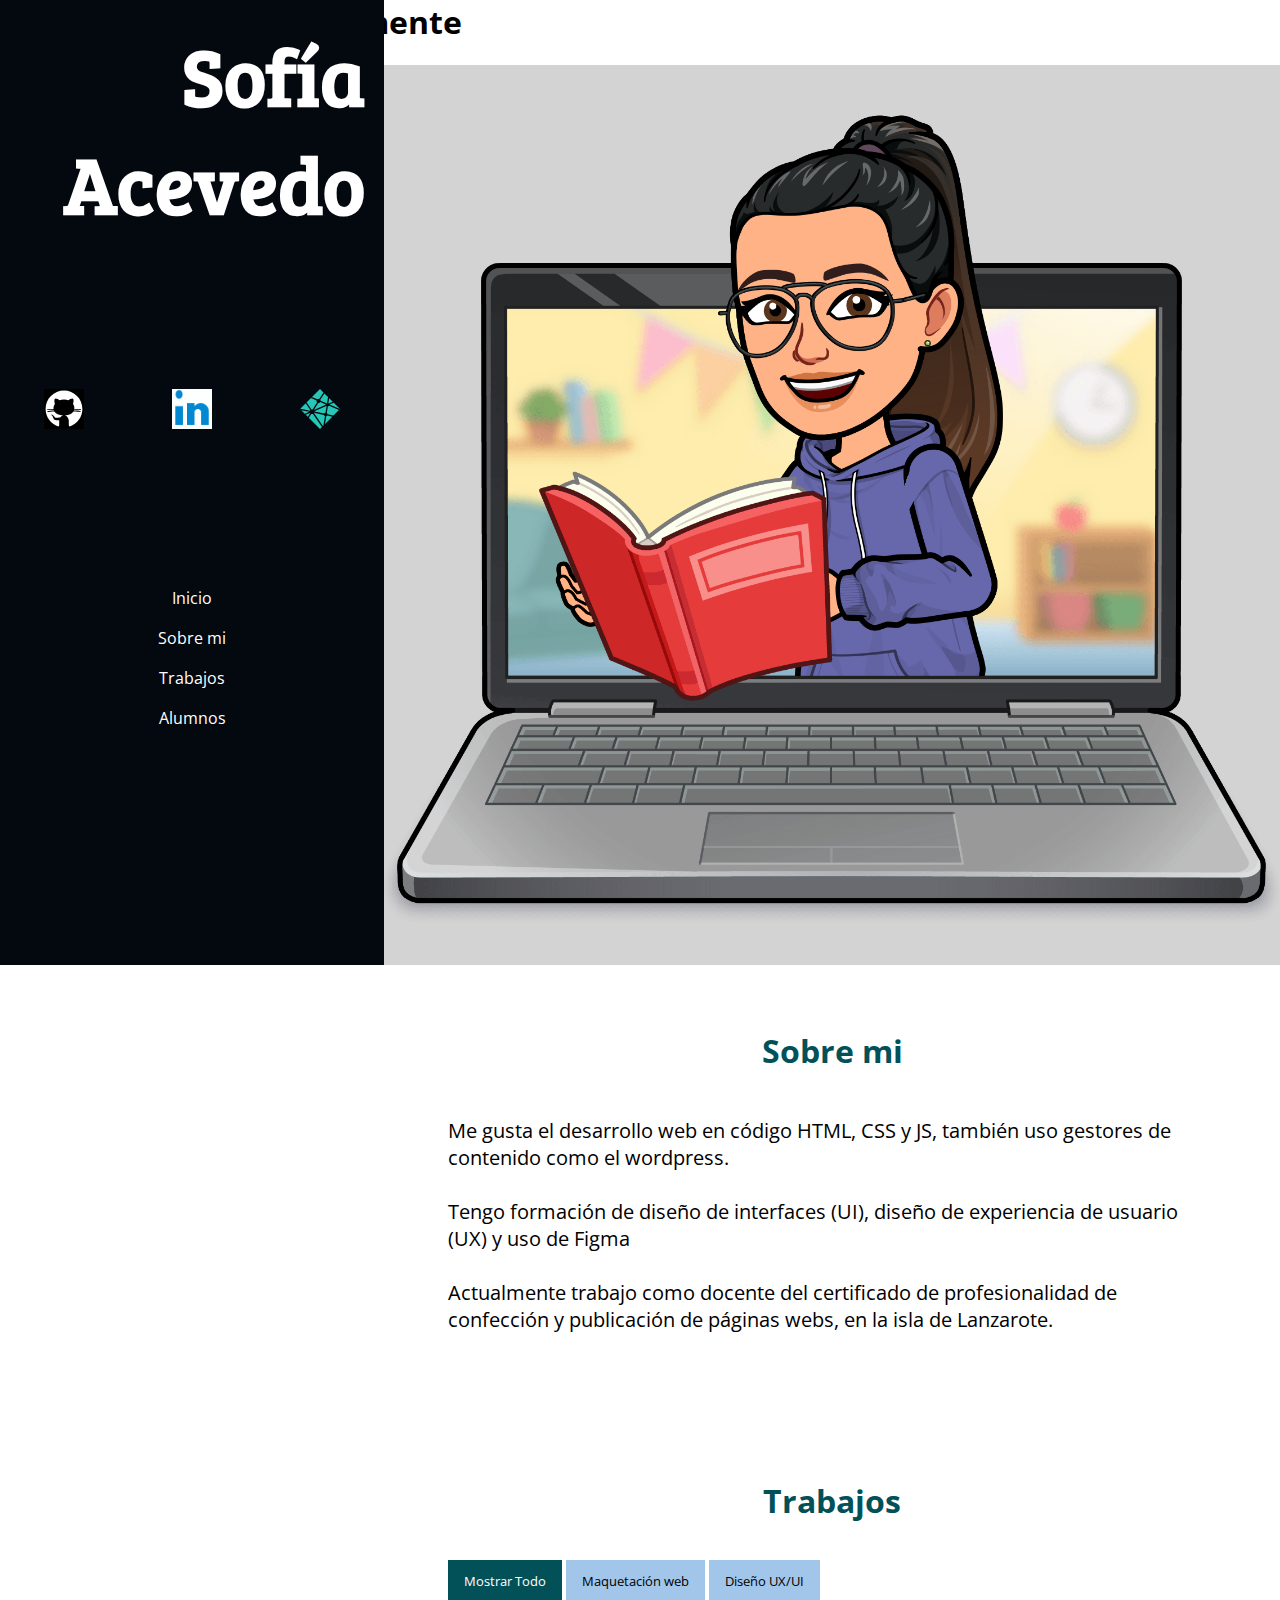
==== commit eed2a2e2: "cambios en los enlaces" ====
--- a/index.html
+++ b/index.html
@@ -19,7 +19,7 @@
         </h1>
     </div>
     <div id="movil_footer">
-        <a href="html/alumnos.html">alumnos</a>
+        <a href="alumnos.html">alumnos</a>
     </div>
     <header id="inicio">
         <div class="sidenav">
